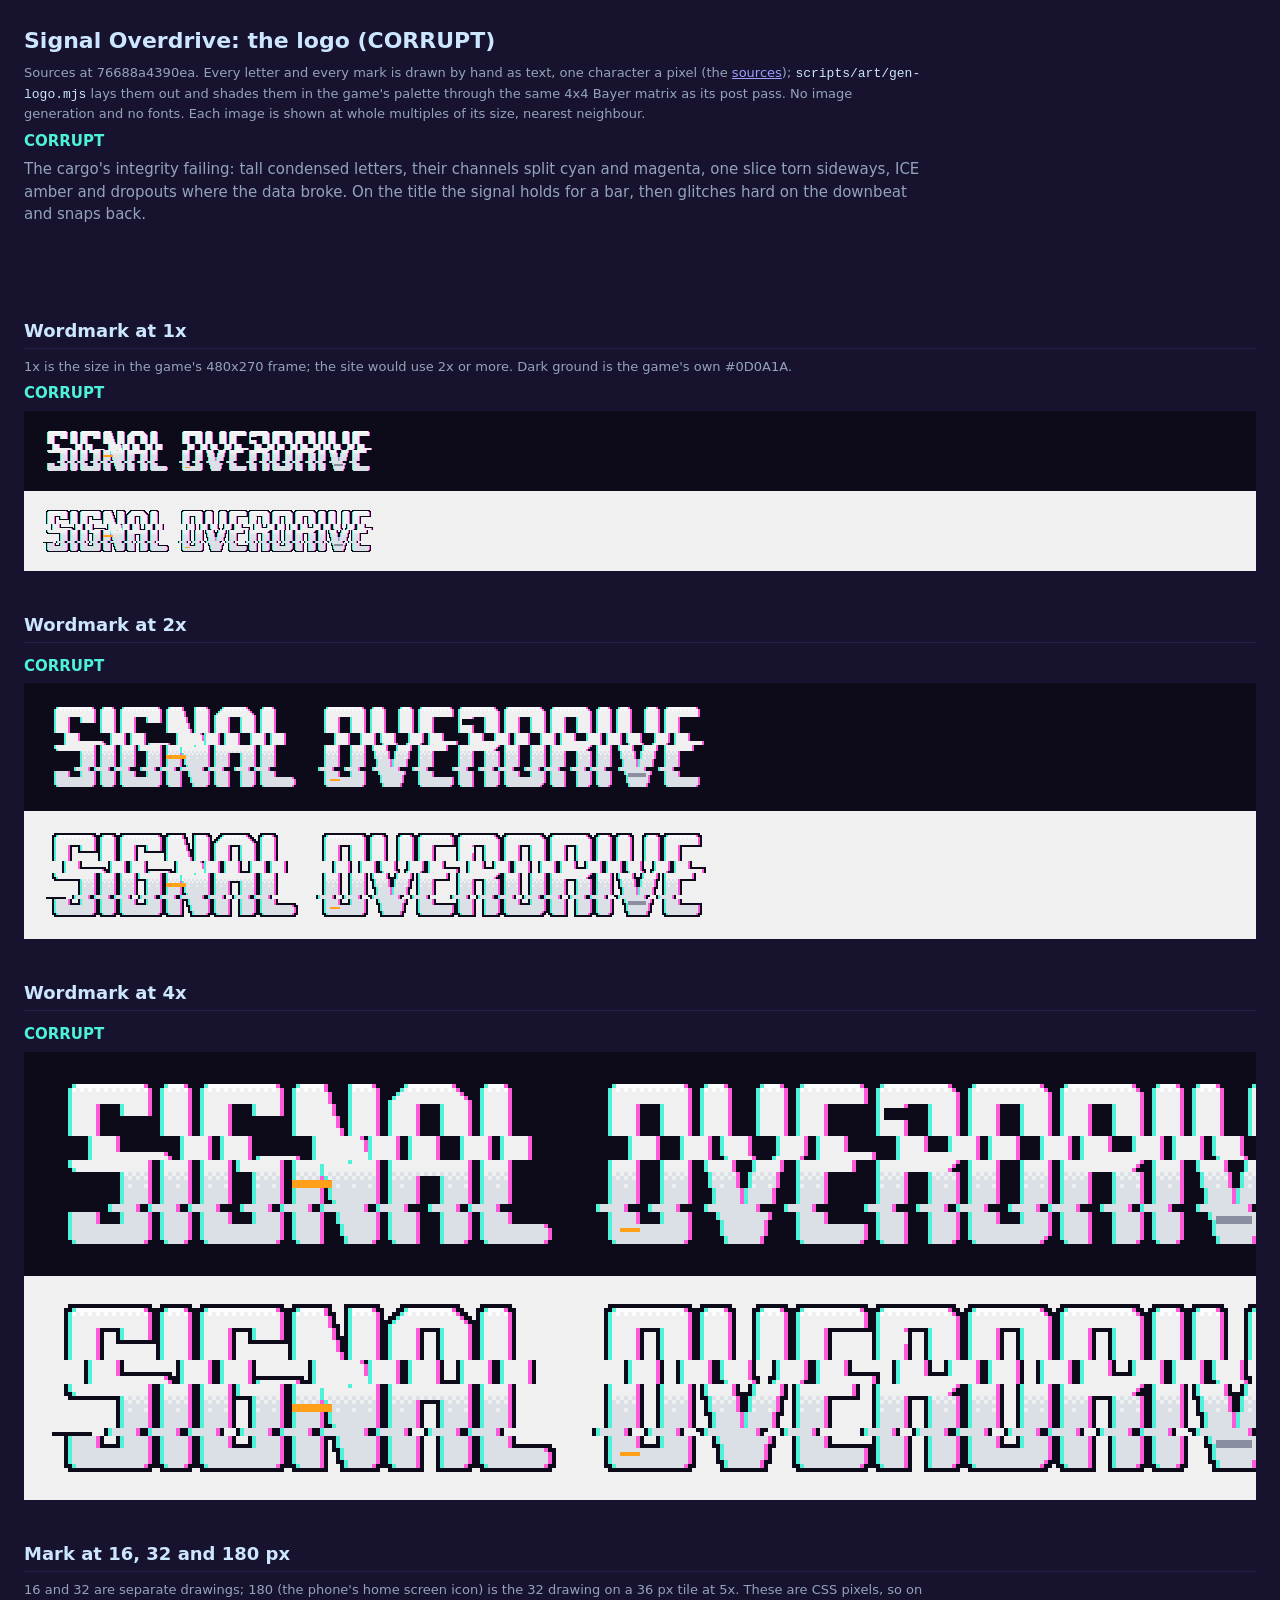
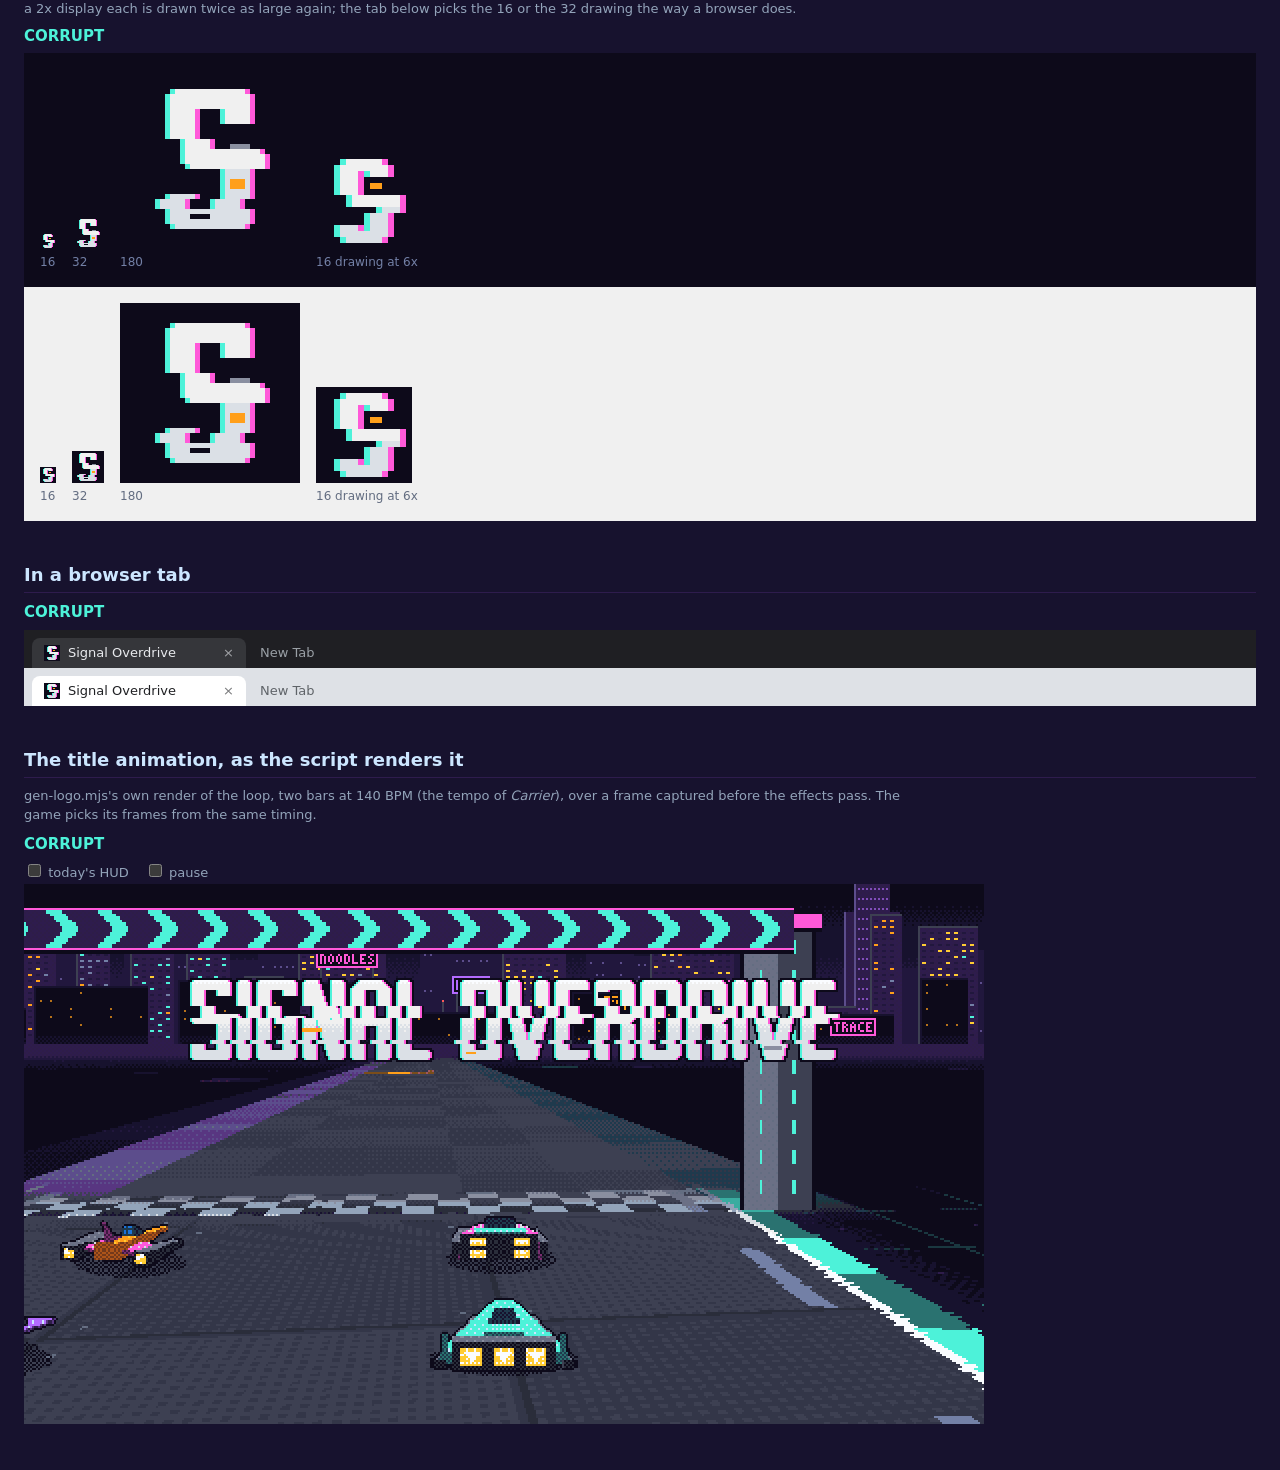
==== docs/logo/index.html @ cb147f93 "Logo: CORRUPT rendered, its review sheet, and the sheet's host docs/logo/corrupt/ is what gen-logo.m" ====
<!doctype html>
<html lang="en">
<head>
<meta charset="utf-8">
<meta name="viewport" content="width=device-width, initial-scale=1">
<title>Signal Overdrive: the logo</title>
<link rel="icon" href="corrupt/favicon.ico">
<style>
  :root { color-scheme: dark; }
  body { margin: 0; background: #17122E; color: #CCE6FF; font: 15px/1.5 system-ui, sans-serif; }
  main { max-width: 1500px; margin: 0 auto; padding: 24px; }
  h1 { font-size: 22px; margin: 0 0 4px; }
  h2 { font-size: 18px; margin: 40px 0 8px; border-bottom: 1px solid #2E1C4D; padding-bottom: 4px; }
  h3 { font-size: 15px; margin: 0 0 6px; color: #4DF2D9; }
  p { max-width: 900px; color: #93A4BA; margin: 6px 0; }
  .note { font-size: 13px; }
  img, canvas { image-rendering: pixelated; image-rendering: crisp-edges; display: block; }
  .cols { display: grid; grid-template-columns: repeat(1, minmax(0, 1fr)); gap: 20px; align-items: start; }
  .col { min-width: 0; }
  .ground { padding: 16px; overflow-x: auto; display: flex; flex-wrap: wrap; gap: 16px; align-items: flex-end; }
  .dark { background: #0D0A1A; }
  .light { background: #F0F0F0; }
  .row4 { margin: 12px 0; }
  .label { font-size: 12px; color: #7380A6; margin-top: 4px; }
  .light .label { color: #636D81; }
  figure { margin: 0; }
  .tabbar { display: flex; gap: 2px; padding: 8px 8px 0; font: 13px system-ui, sans-serif; }
  .tabbar .tab { display: flex; align-items: center; gap: 8px; padding: 7px 12px; border-radius: 8px 8px 0 0; width: 190px; }
  .tabbar .tab span { flex: 1; white-space: nowrap; overflow: hidden; }
  .tabbar .tab b { font-weight: normal; opacity: .6; }
  .tabbar.dark { background: #1F1F23; } .tabbar.dark .tab { background: #35363A; color: #E8EAED; } .tabbar.dark .dim { background: none; color: #9AA0A6; }
  .tabbar.light { background: #DEE1E6; } .tabbar.light .tab { background: #FFFFFF; color: #202124; } .tabbar.light .dim { background: none; color: #5F6368; }
  .frame { margin: 8px 0 24px; }
  .frame canvas { width: 960px; max-width: 100%; height: auto; }
  label { font-size: 13px; color: #93A4BA; margin-right: 16px; }
  .desc { min-height: 7.5em; }
  code { color: #CCE6FF; }
</style>
</head>
<body>
<main>
<h1>Signal Overdrive: the logo (CORRUPT)</h1>
<p class="note">Sources at 76688a4390ea. Every letter and every mark is drawn by hand as text, one character a pixel (the <a href="src/">sources</a>); <code>scripts/art/gen-logo.mjs</code> lays them out and shades them in the game's palette through the same 4x4 Bayer matrix as its post pass. No image generation and no fonts. Each image is shown at whole multiples of its size, nearest neighbour.</p>

<div class="cols"><div class="col"><h3>CORRUPT</h3><p class="desc">The cargo's integrity failing: tall condensed letters, their channels split cyan and magenta, one slice torn sideways, ICE amber and dropouts where the data broke. On the title the signal holds for a bar, then glitches hard on the downbeat and snaps back.</p></div></div>


<h2>Wordmark at 1x</h2>
<p class="note">1x is the size in the game's 480x270 frame; the site would use 2x or more. Dark ground is the game's own #0D0A1A.</p>
<div class="cols"><div class="col"><h3>CORRUPT</h3><div class="ground dark"><figure><img src="corrupt/wordmark.png" width="336" height="48" alt="1x"></figure></div><div class="ground light"><figure><img src="corrupt/wordmark.png" width="336" height="48" alt="1x"></figure></div></div></div>

<h2>Wordmark at 2x</h2>
<div class="row4"><h3>CORRUPT</h3><div class="ground dark"><figure><img src="corrupt/wordmark.png" width="672" height="96" alt="2x"></figure></div><div class="ground light"><figure><img src="corrupt/wordmark.png" width="672" height="96" alt="2x"></figure></div></div>

<h2>Wordmark at 4x</h2>
<div class="row4"><h3>CORRUPT</h3><div class="ground dark"><figure><img src="corrupt/wordmark.png" width="1344" height="192" alt="4x"></figure></div><div class="ground light"><figure><img src="corrupt/wordmark.png" width="1344" height="192" alt="4x"></figure></div></div>

<h2>Mark at 16, 32 and 180 px</h2>
<p class="note">16 and 32 are separate drawings; 180 (the phone's home screen icon) is the 32 drawing on a 36 px tile at 5x. These are CSS pixels, so on a 2x display each is drawn twice as large again; the tab below picks the 16 or the 32 drawing the way a browser does.</p>
<div class="cols"><div class="col"><h3>CORRUPT</h3><div class="ground dark"><figure><img src="corrupt/mark-16.png" width="16" height="16" alt="16"><div class="label">16</div></figure><figure><img src="corrupt/mark-32.png" width="32" height="32" alt="32"><div class="label">32</div></figure><figure><img src="corrupt/mark-180.png" width="180" height="180" alt="180"><div class="label">180</div></figure><figure><img src="corrupt/mark-16.png" width="96" height="96" alt="16 at 6x"><div class="label">16 drawing at 6x</div></figure></div><div class="ground light"><figure><img src="corrupt/mark-16.png" width="16" height="16" alt="16"><div class="label">16</div></figure><figure><img src="corrupt/mark-32.png" width="32" height="32" alt="32"><div class="label">32</div></figure><figure><img src="corrupt/mark-180.png" width="180" height="180" alt="180"><div class="label">180</div></figure><figure><img src="corrupt/mark-16.png" width="96" height="96" alt="16 at 6x"><div class="label">16 drawing at 6x</div></figure></div></div></div>

<h2>In a browser tab</h2>
<div class="cols"><div class="col"><h3>CORRUPT</h3><div class="tabbar dark"><div class="tab"><img src="corrupt/mark-16.png" srcset="corrupt/mark-32.png 2x" width="16" height="16" alt=""><span>Signal Overdrive</span><b>×</b></div><div class="tab dim"><span>New Tab</span></div></div><div class="tabbar light"><div class="tab"><img src="corrupt/mark-16.png" srcset="corrupt/mark-32.png 2x" width="16" height="16" alt=""><span>Signal Overdrive</span><b>×</b></div><div class="tab dim"><span>New Tab</span></div></div></div></div>


<h2>The title animation, as the script renders it</h2>
<p class="note">gen-logo.mjs's own render of the loop, two bars at 140 BPM (the tempo of <i>Carrier</i>), over a frame captured before the effects pass. The game picks its frames from the same timing.</p>
<div class="frame"><h3>CORRUPT</h3><label><input type="checkbox" data-hud="corrupt"> today's HUD</label><label><input type="checkbox" data-pause="corrupt"> pause</label><canvas id="t-corrupt" width="480" height="270"></canvas></div>
</main>
<script>
const TITLES = {"corrupt":{"w":348,"h":48,"frames":206,"cols":11,"fps":60,"bpm":140,"x":68,"y":44}};
const load = (src) => new Promise((ok, no) => { const i = new Image(); i.onload = () => ok(i); i.onerror = no; i.src = src; });
(async () => {
  const [bare, hud] = await Promise.all([load("frames/title-bare.png"), load("frames/title-hud.png")]);
  const runs = await Promise.all(Object.entries(TITLES).map(async ([n, t]) => {
    const sheet = await load(n + "/title.png");
    const cv = document.getElementById("t-" + n), cx = cv.getContext("2d");
    cx.imageSmoothingEnabled = false;
    const st = { n, t, sheet, cx, hud: false, pause: false, f: 0 };
    document.querySelector('[data-hud="' + n + '"]').onchange = (e) => { st.hud = e.target.checked; };
    document.querySelector('[data-pause="' + n + '"]').onchange = (e) => { st.pause = e.target.checked; };
    return st;
  }));
  const t0 = performance.now();
  const tick = (now) => {
    const f = Math.floor((now - t0) / (1000 / 60));
    for (const s of runs) {
      if (!s.pause) s.f = f % s.t.frames;
      const { t, cx } = s;
      cx.drawImage(s.hud ? hud : bare, 0, 0);
      const sx = (s.f % t.cols) * t.w, sy = Math.floor(s.f / t.cols) * t.h;
      cx.drawImage(s.sheet, sx, sy, t.w, t.h, t.x, t.y, t.w, t.h);
    }
    requestAnimationFrame(tick);
  };
  requestAnimationFrame(tick);
})();
</script>
</body>
</html>
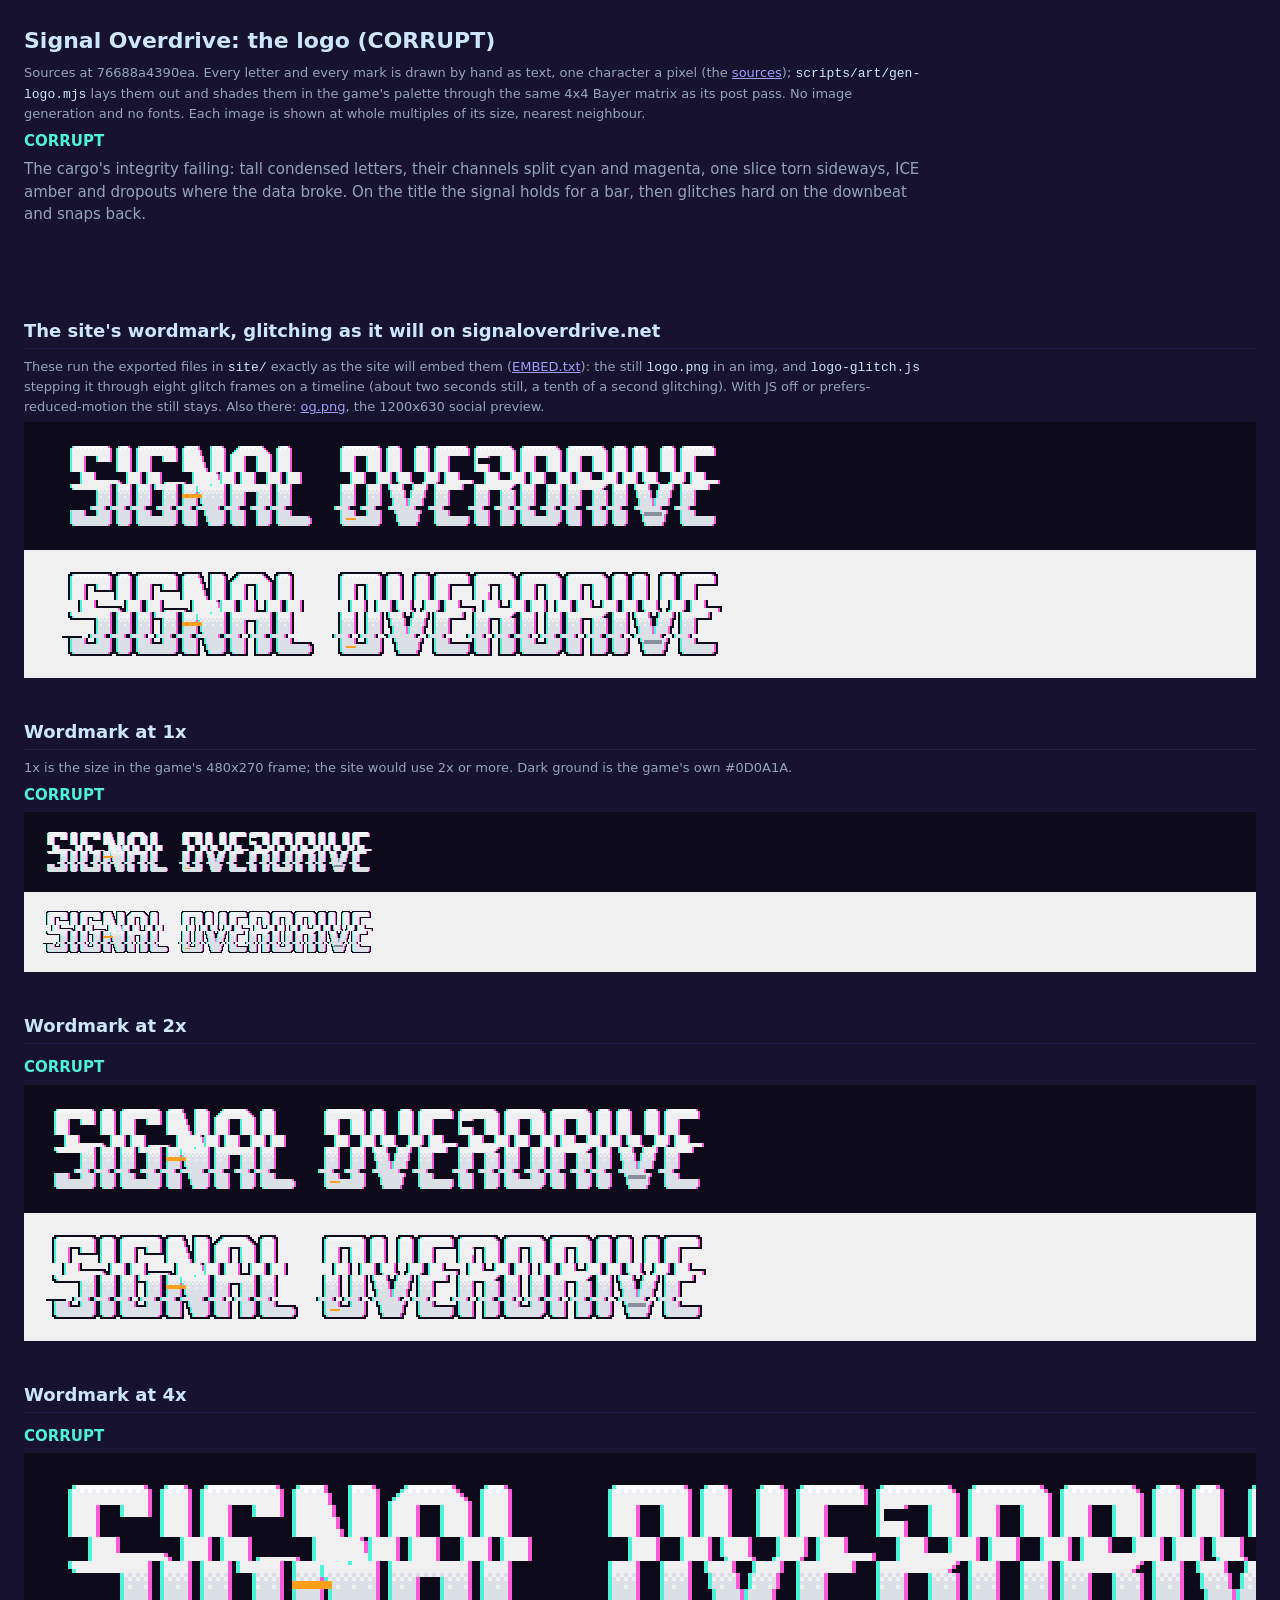
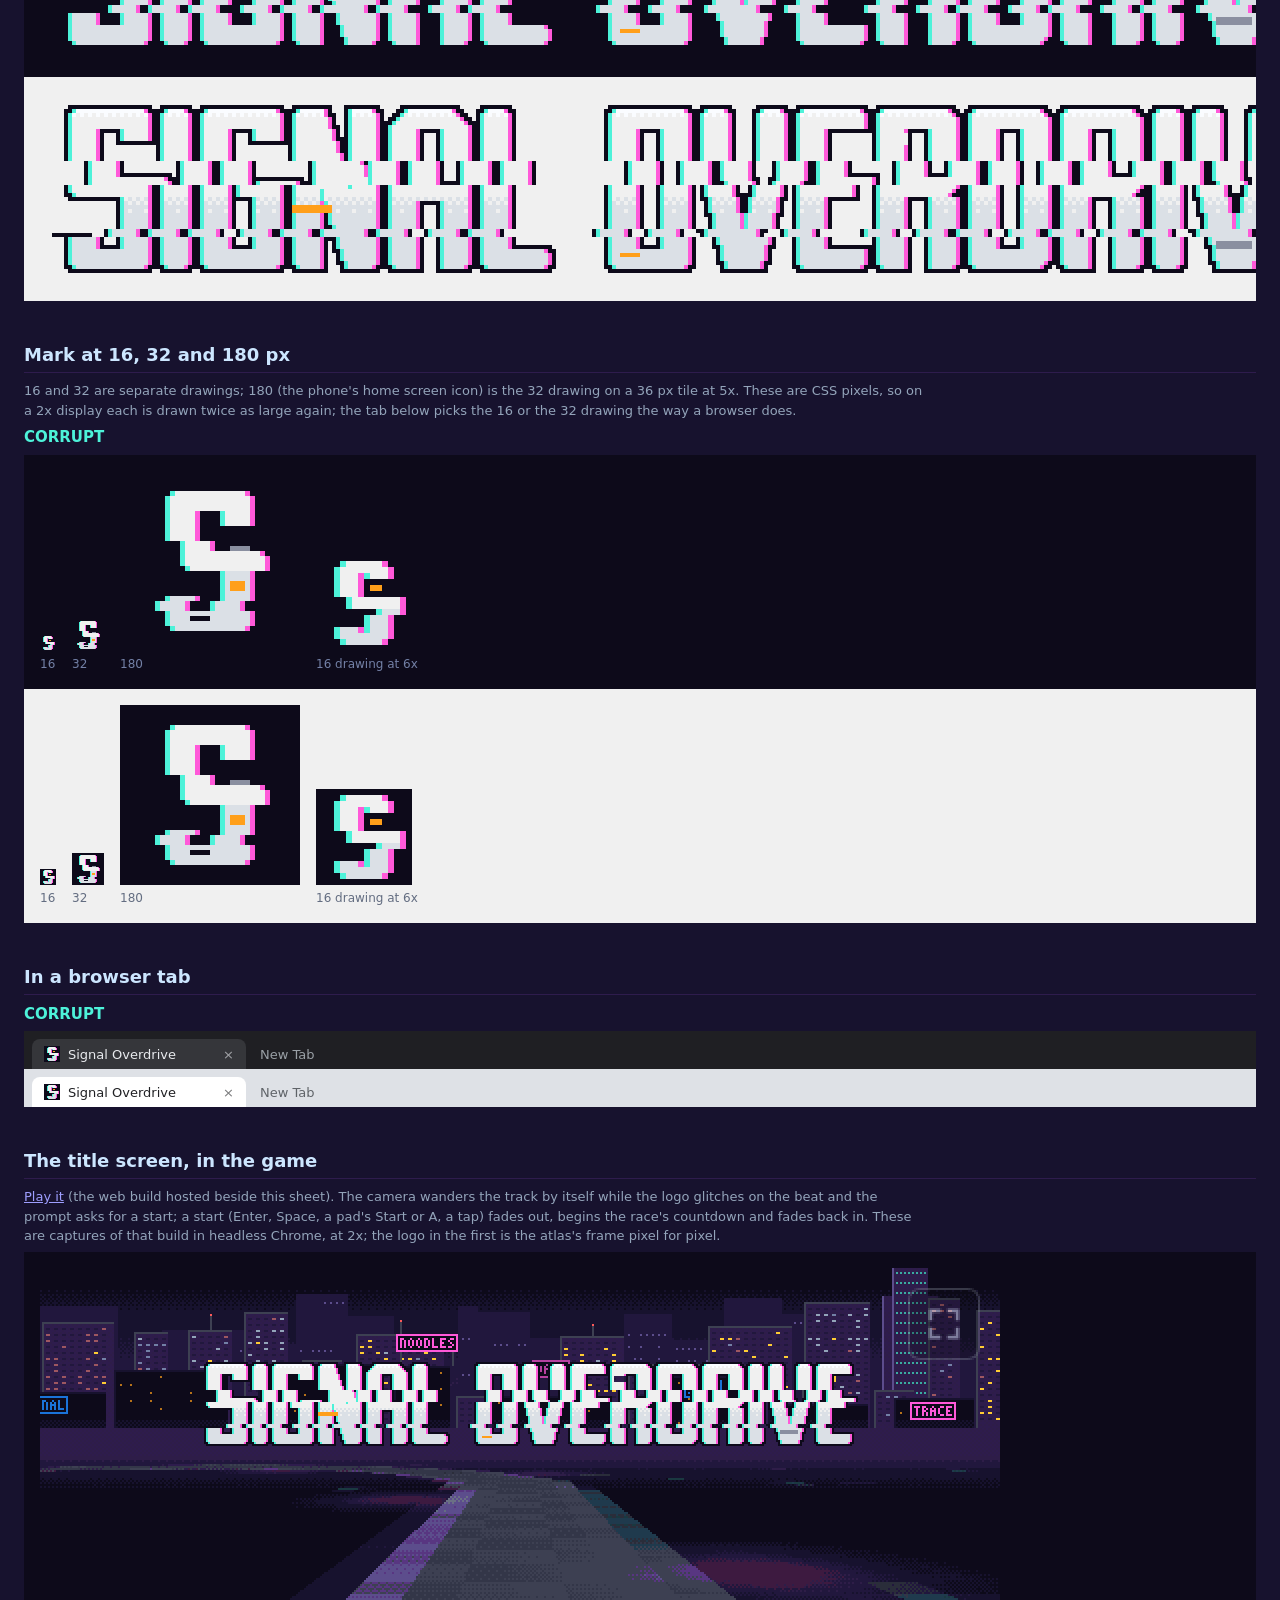
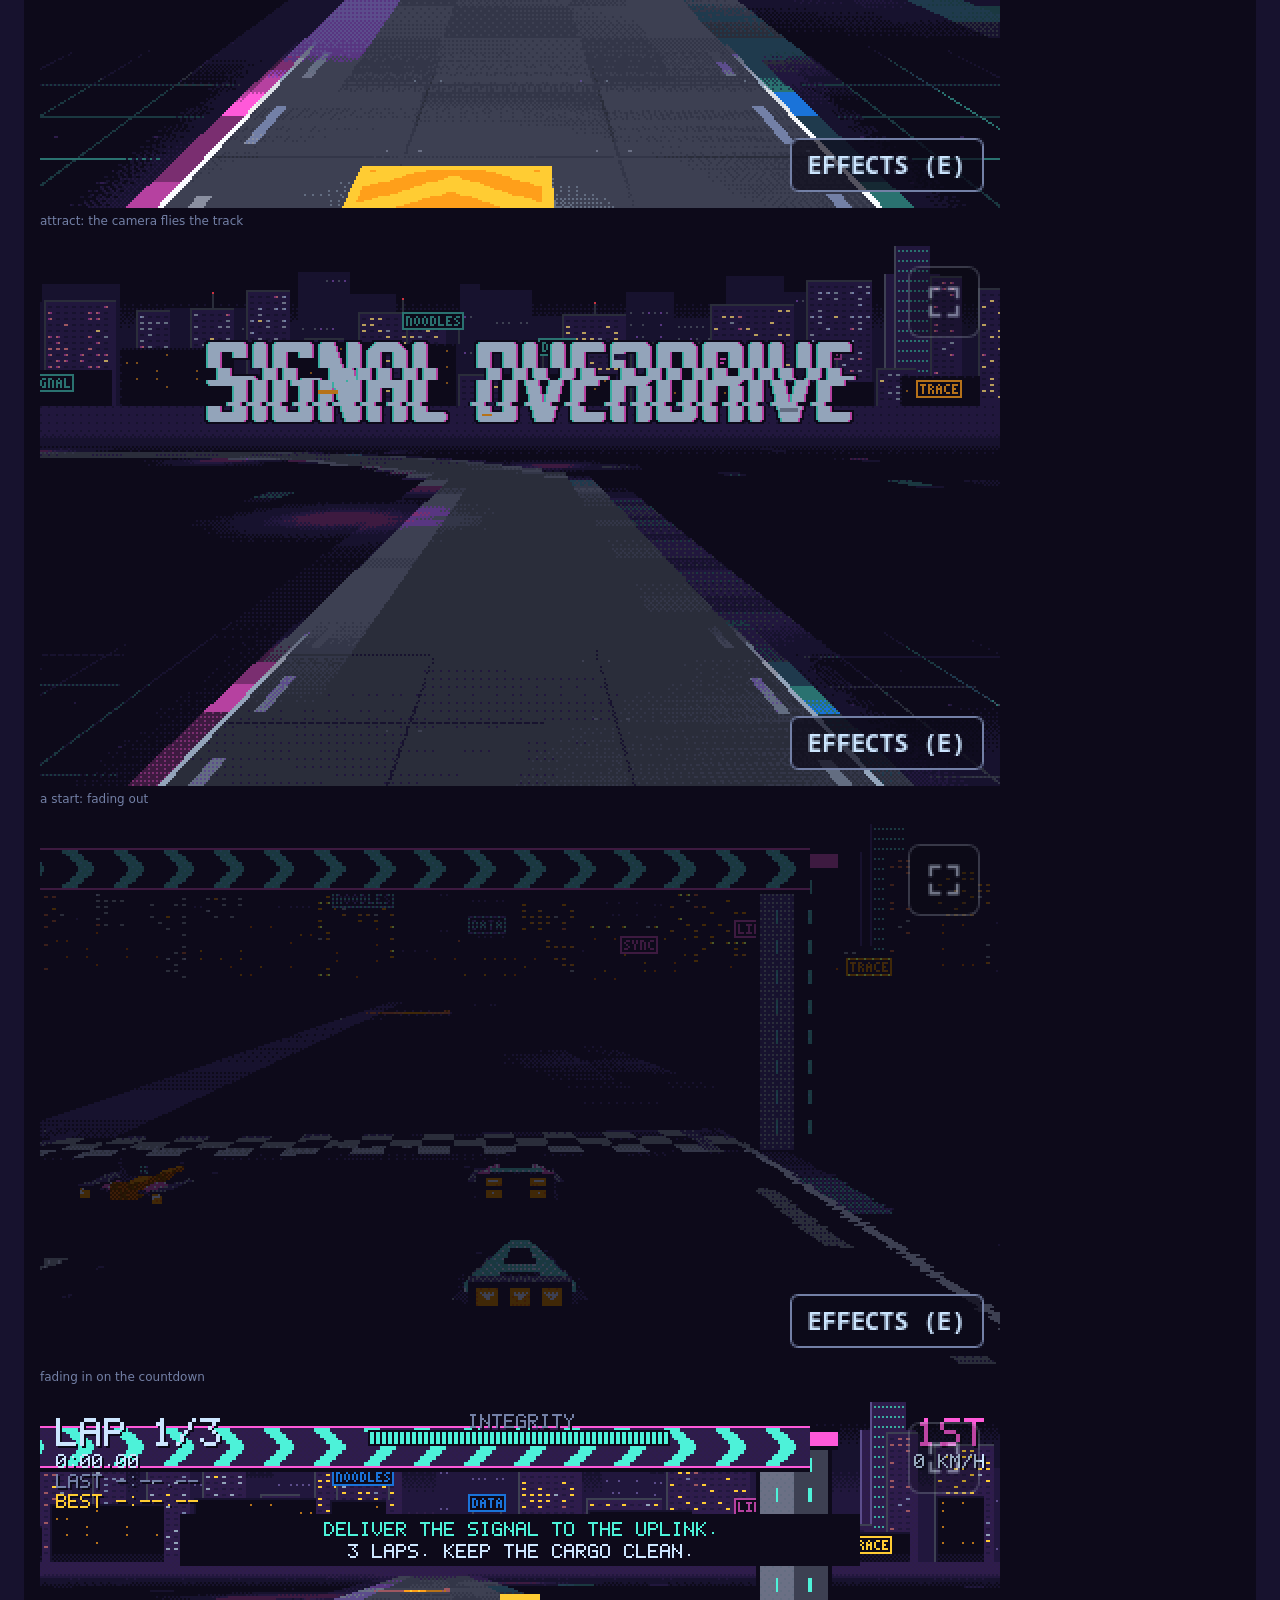
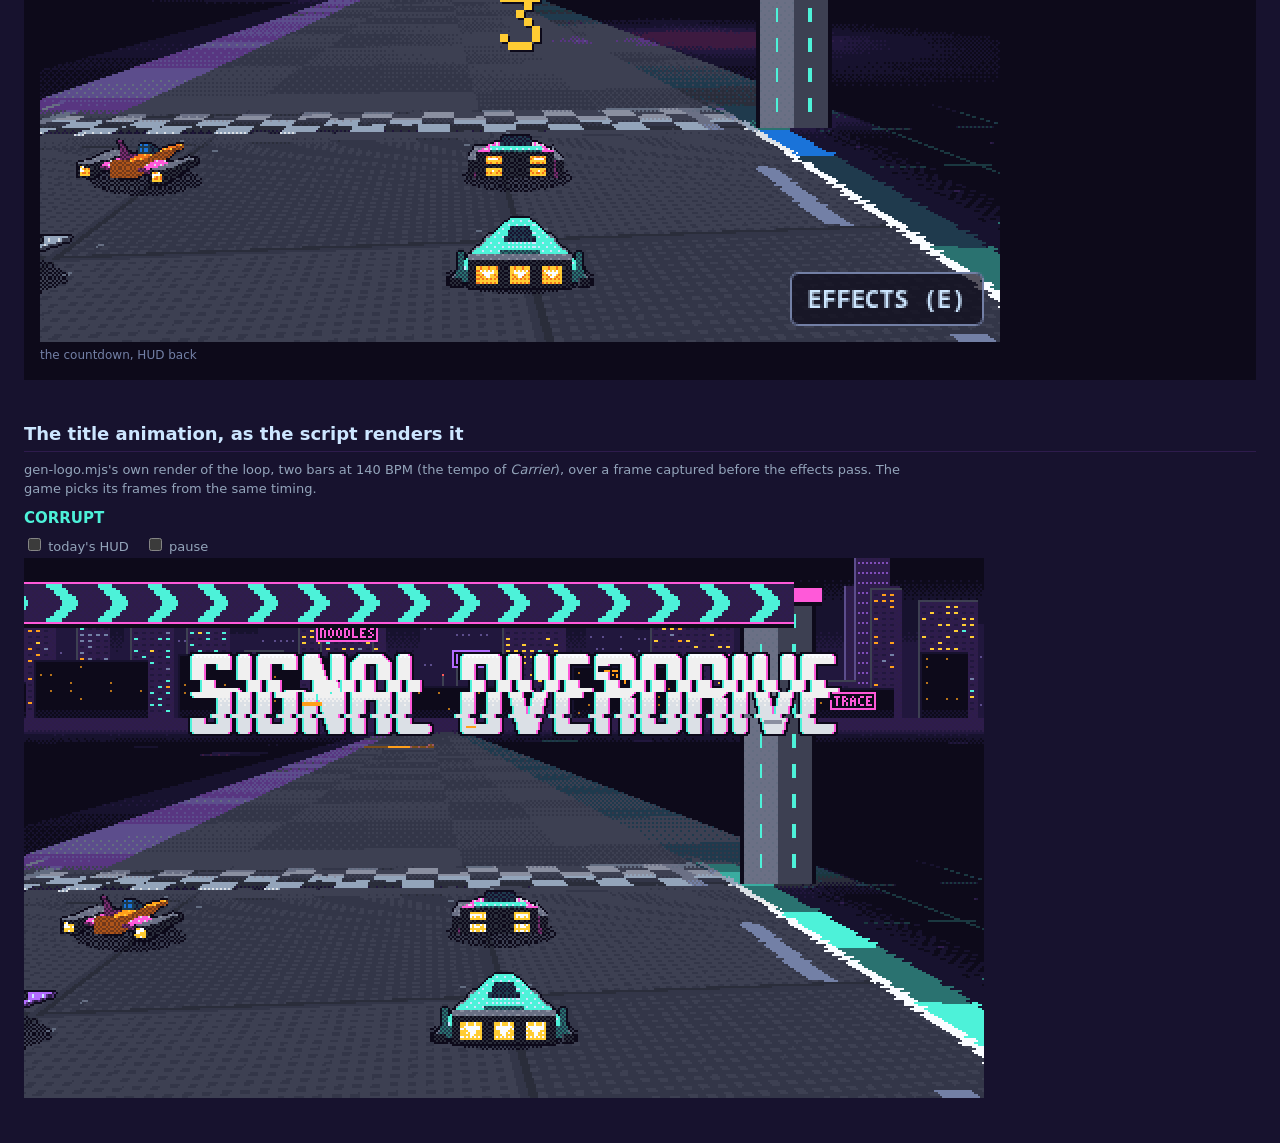
==== commit 645a4744: "The title screen: an attract mode, the CORRUPT logo glitching on the beat A new (signal title) modul" ====
--- a/docs/logo/index.html
+++ b/docs/logo/index.html
@@ -44,6 +44,11 @@
 
 <div class="cols"><div class="col"><h3>CORRUPT</h3><p class="desc">The cargo's integrity failing: tall condensed letters, their channels split cyan and magenta, one slice torn sideways, ICE amber and dropouts where the data broke. On the title the signal holds for a bar, then glitches hard on the downbeat and snaps back.</p></div></div>
 
+<h2>The site's wordmark, glitching as it will on signaloverdrive.net</h2>
+<p class="note">These run the exported files in <code>site/</code> exactly as the site will embed them (<a href="site/EMBED.txt">EMBED.txt</a>): the still <code>logo.png</code> in an img, and <code>logo-glitch.js</code> stepping it through eight glitch frames on a timeline (about two seconds still, a tenth of a second glitching). With JS off or prefers-reduced-motion the still stays. Also there: <a href="site/og.png">og.png</a>, the 1200x630 social preview.</p>
+<div class="ground dark"><img src="site/logo.png" width="696" height="96" alt="Signal Overdrive" data-glitch="site/logo-glitch-{n}.png"></div><div class="ground light"><img src="site/logo.png" width="696" height="96" alt="Signal Overdrive" data-glitch="site/logo-glitch-{n}.png"></div>
+<script src="site/logo-glitch.js" defer></script>
+
 
 <h2>Wordmark at 1x</h2>
 <p class="note">1x is the size in the game's 480x270 frame; the site would use 2x or more. Dark ground is the game's own #0D0A1A.</p>
@@ -62,6 +67,10 @@
 <h2>In a browser tab</h2>
 <div class="cols"><div class="col"><h3>CORRUPT</h3><div class="tabbar dark"><div class="tab"><img src="corrupt/mark-16.png" srcset="corrupt/mark-32.png 2x" width="16" height="16" alt=""><span>Signal Overdrive</span><b>×</b></div><div class="tab dim"><span>New Tab</span></div></div><div class="tabbar light"><div class="tab"><img src="corrupt/mark-16.png" srcset="corrupt/mark-32.png 2x" width="16" height="16" alt=""><span>Signal Overdrive</span><b>×</b></div><div class="tab dim"><span>New Tab</span></div></div></div></div>
 
+
+<h2>The title screen, in the game</h2>
+<p class="note"><a href="game/">Play it</a> (the web build hosted beside this sheet). The camera wanders the track by itself while the logo glitches on the beat and the prompt asks for a start; a start (Enter, Space, a pad's Start or A, a tap) fades out, begins the race's countdown and fades back in. These are captures of that build in headless Chrome, at 2x; the logo in the first is the atlas's frame pixel for pixel.</p>
+<div class="ground dark"><figure><img src="frames/game-attract.png" width="960" height="540" alt="attract: the camera flies the track"><div class="label">attract: the camera flies the track</div></figure><figure><img src="frames/game-fade-out.png" width="960" height="540" alt="a start: fading out"><div class="label">a start: fading out</div></figure><figure><img src="frames/game-fade-in.png" width="960" height="540" alt="fading in on the countdown"><div class="label">fading in on the countdown</div></figure><figure><img src="frames/game-countdown.png" width="960" height="540" alt="the countdown, HUD back"><div class="label">the countdown, HUD back</div></figure></div>
 
 <h2>The title animation, as the script renders it</h2>
 <p class="note">gen-logo.mjs's own render of the loop, two bars at 140 BPM (the tempo of <i>Carrier</i>), over a frame captured before the effects pass. The game picks its frames from the same timing.</p>
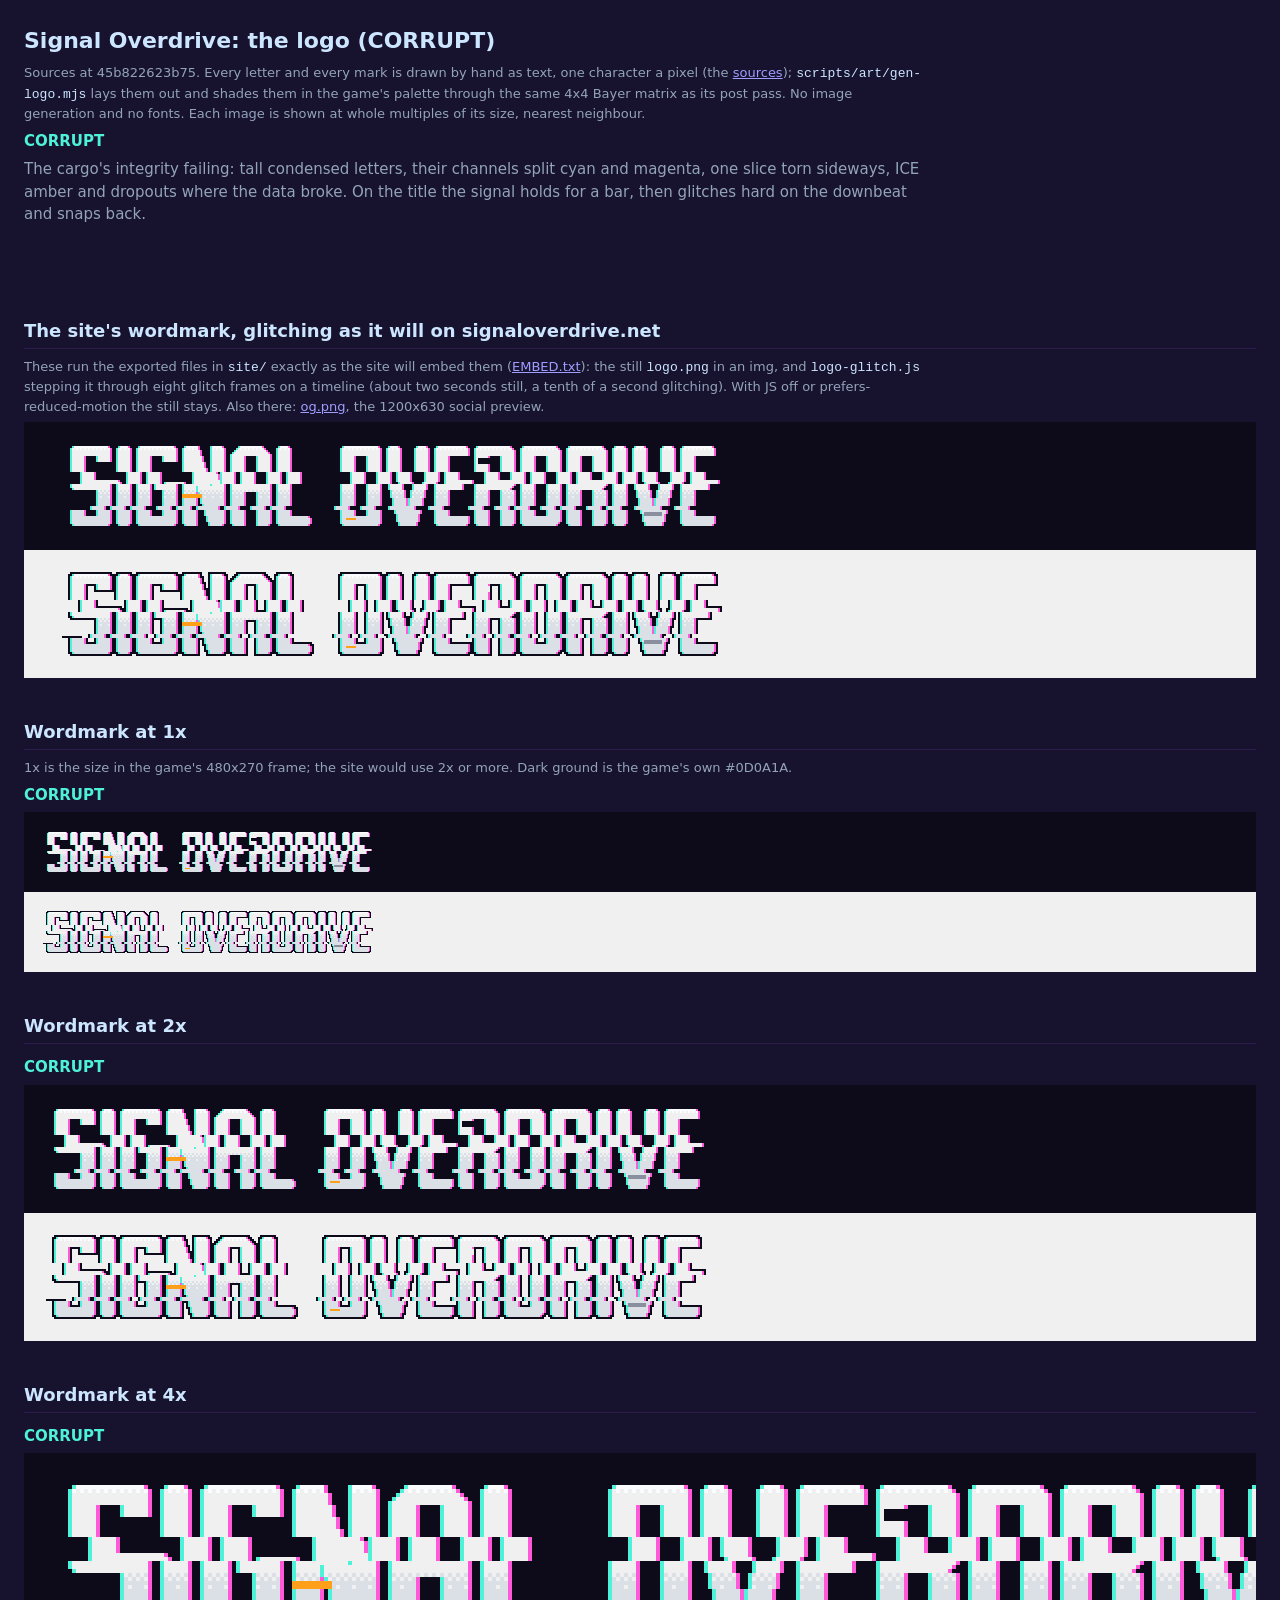
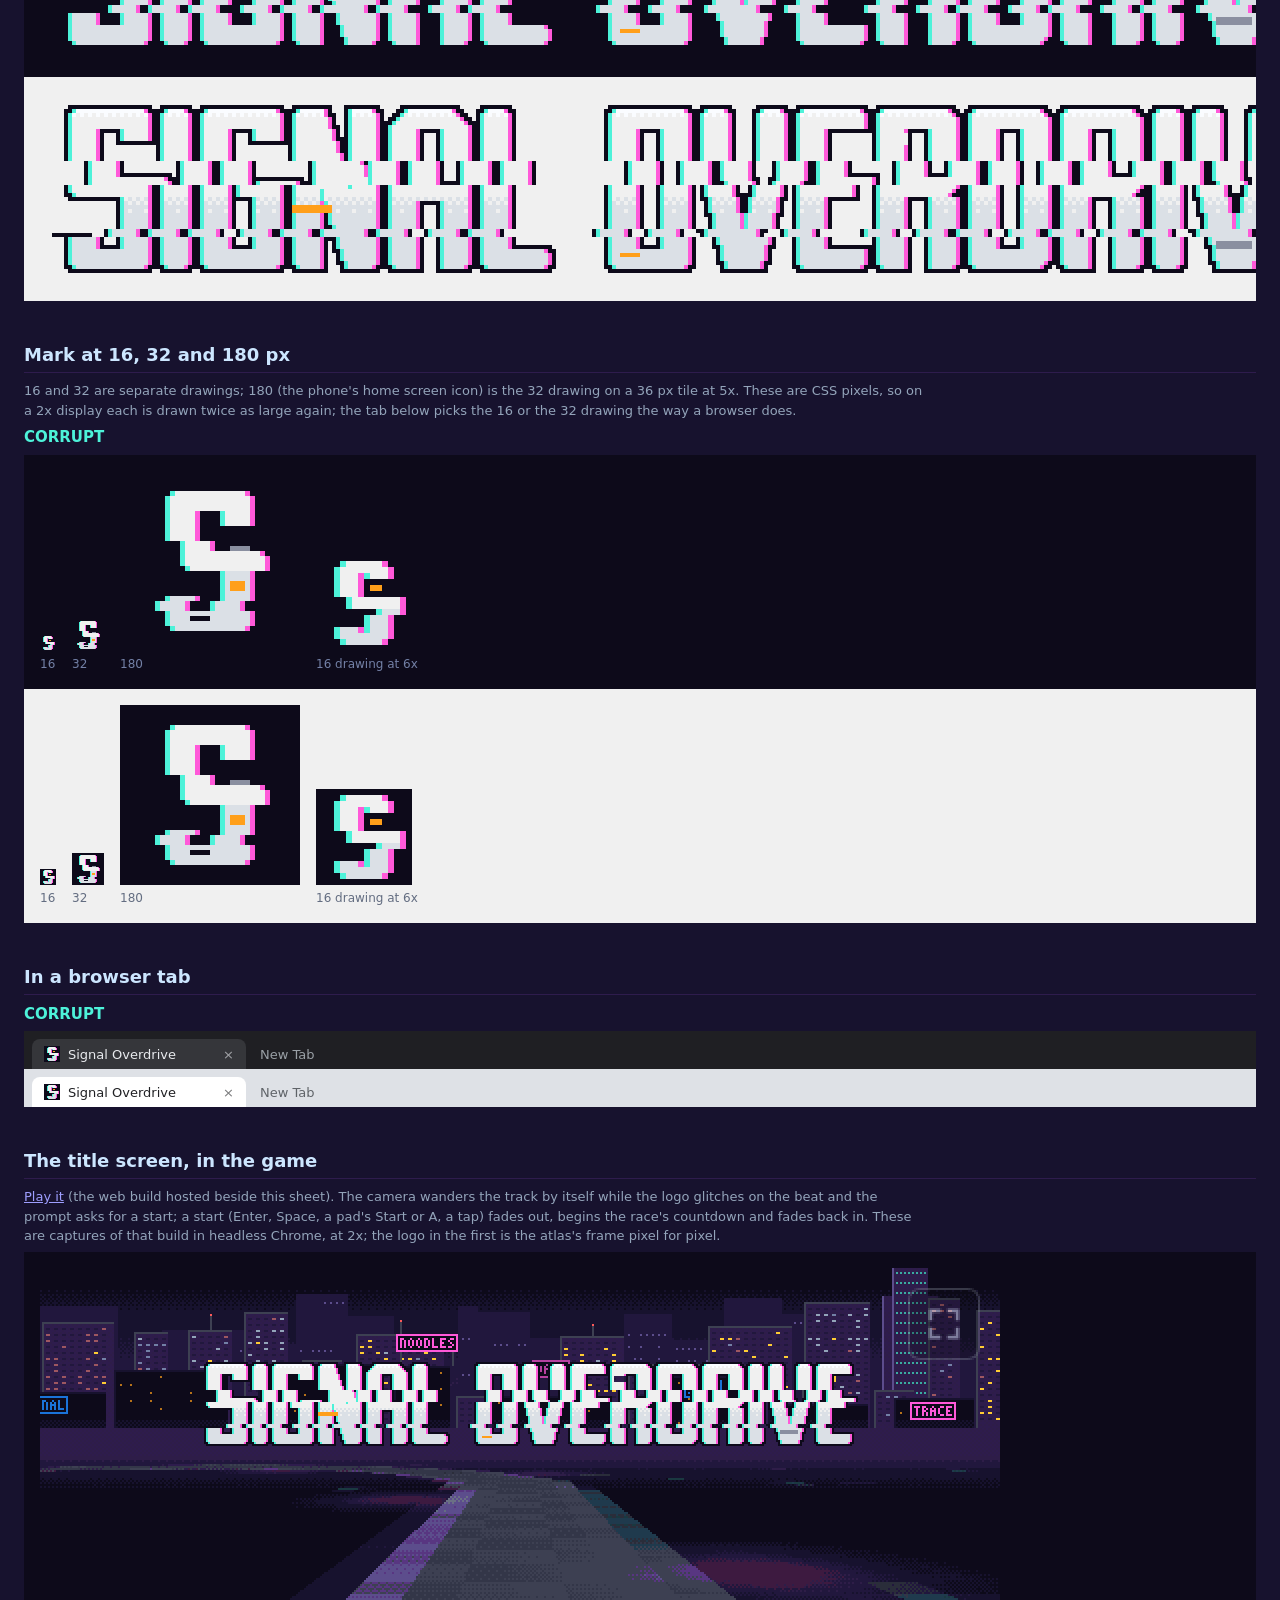
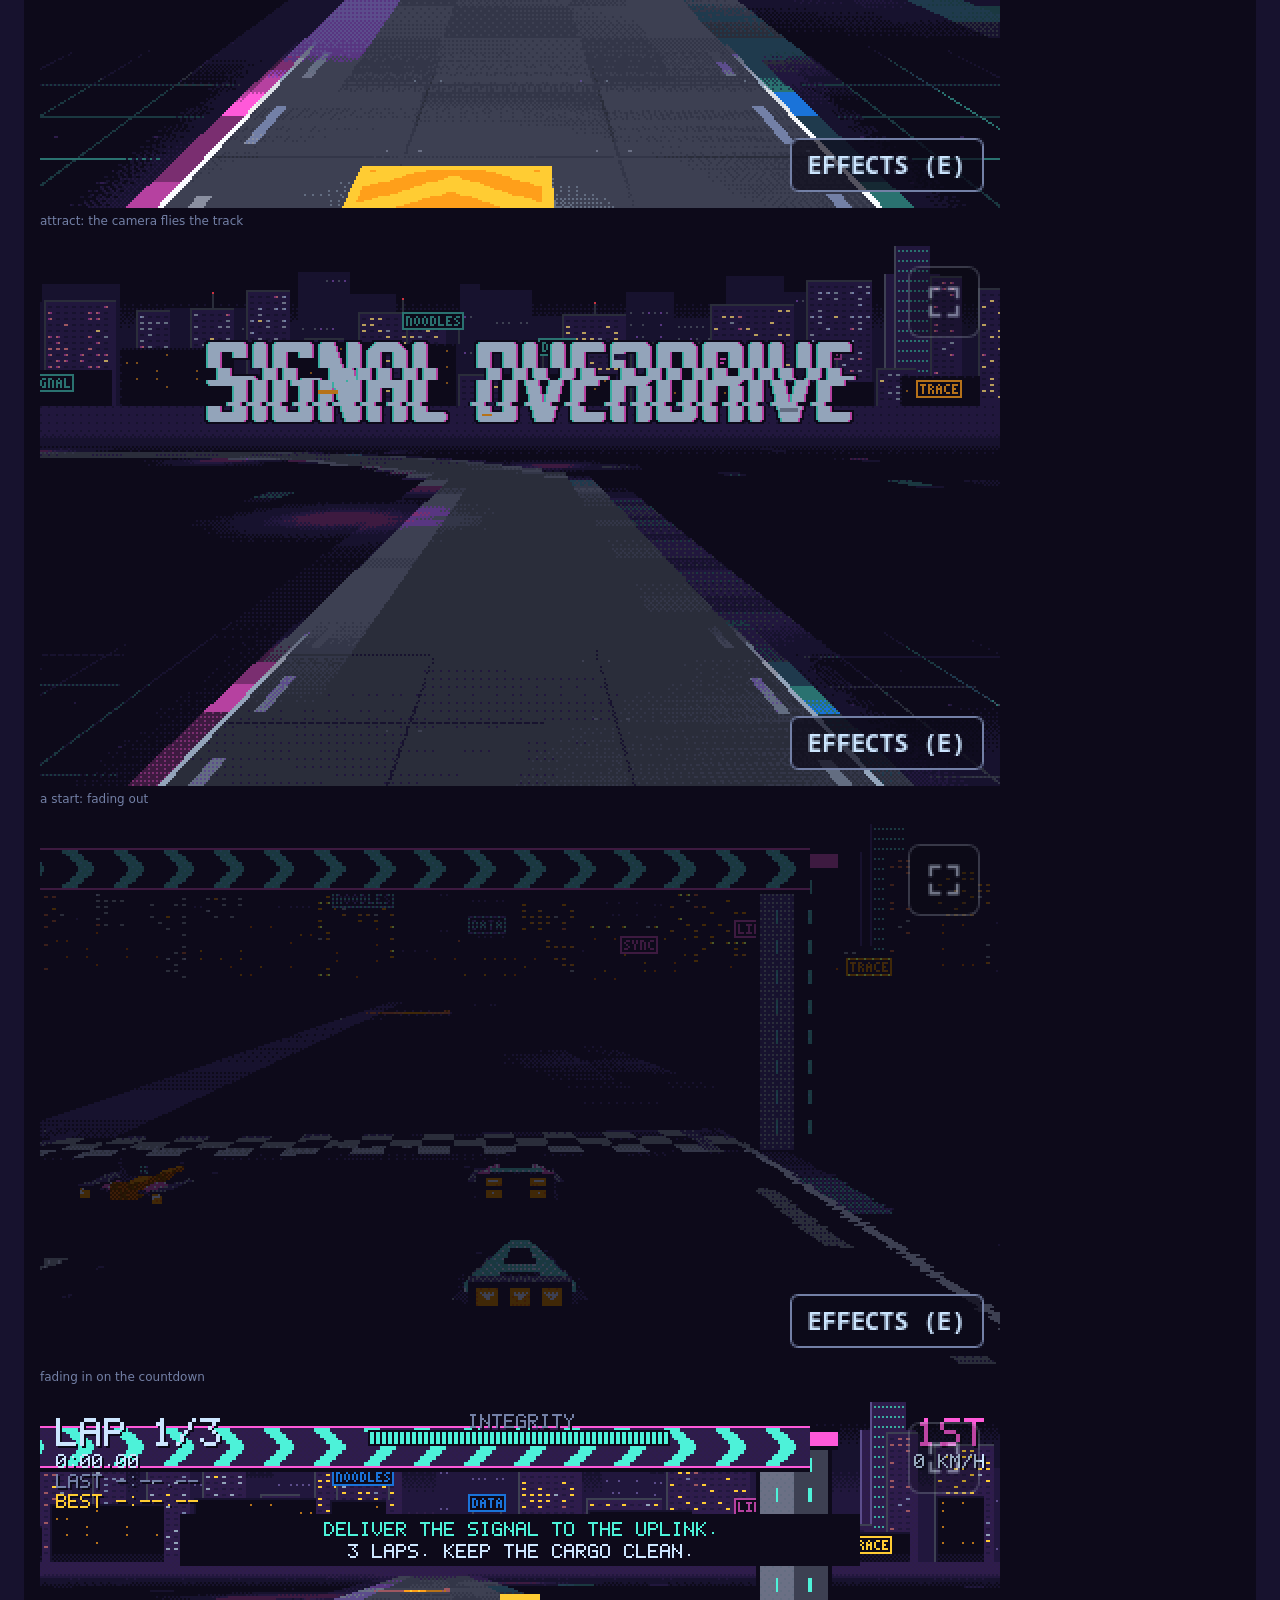
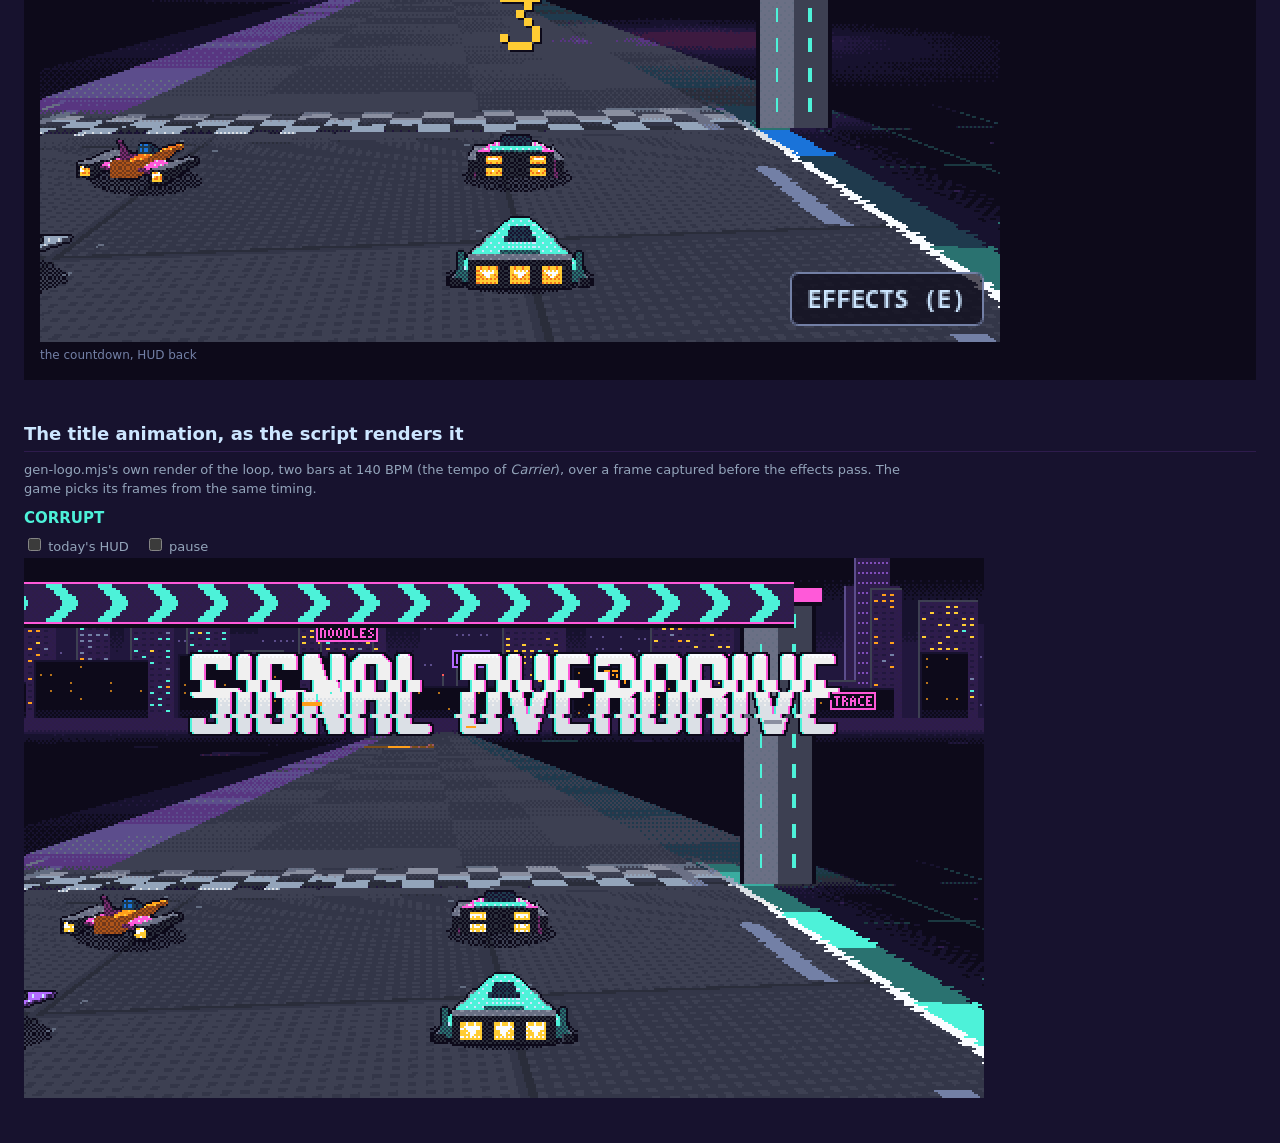
==== commit 2e9c6cde: "Logo sheet: regenerated (its stamp names the renderer's last change)" ====
--- a/docs/logo/index.html
+++ b/docs/logo/index.html
@@ -40,7 +40,7 @@
 <body>
 <main>
 <h1>Signal Overdrive: the logo (CORRUPT)</h1>
-<p class="note">Sources at 76688a4390ea. Every letter and every mark is drawn by hand as text, one character a pixel (the <a href="src/">sources</a>); <code>scripts/art/gen-logo.mjs</code> lays them out and shades them in the game's palette through the same 4x4 Bayer matrix as its post pass. No image generation and no fonts. Each image is shown at whole multiples of its size, nearest neighbour.</p>
+<p class="note">Sources at 45b822623b75. Every letter and every mark is drawn by hand as text, one character a pixel (the <a href="src/">sources</a>); <code>scripts/art/gen-logo.mjs</code> lays them out and shades them in the game's palette through the same 4x4 Bayer matrix as its post pass. No image generation and no fonts. Each image is shown at whole multiples of its size, nearest neighbour.</p>
 
 <div class="cols"><div class="col"><h3>CORRUPT</h3><p class="desc">The cargo's integrity failing: tall condensed letters, their channels split cyan and magenta, one slice torn sideways, ICE amber and dropouts where the data broke. On the title the signal holds for a bar, then glitches hard on the downbeat and snaps back.</p></div></div>
 
